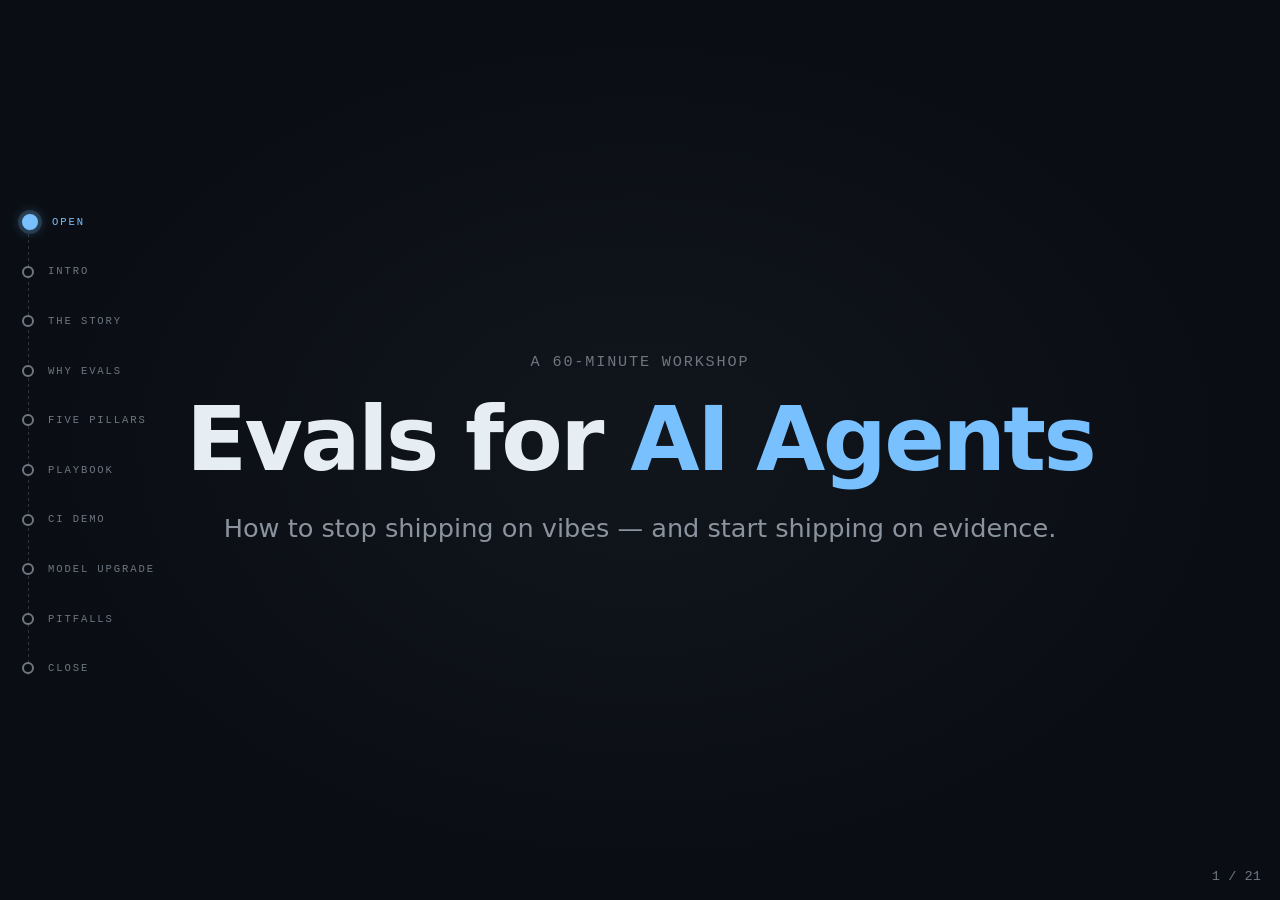
==== slides/index.html @ 46207032 "first commit" ====
<!DOCTYPE html>
<html lang="en">
<head>
<meta charset="UTF-8" />
<meta name="viewport" content="width=device-width, initial-scale=1" />
<title>Evals for AI Agents — Workshop</title>
<link rel="stylesheet" href="styles.css" />
</head>
<body>

<aside class="reel" id="reel" aria-label="Talk progress">
  <div class="reel-track">
    <div class="reel-rail"></div>
    <div class="reel-fill" id="reel-fill"></div>
    <ol class="reel-stops" id="reel-stops"></ol>
  </div>
</aside>
<div class="counter" id="counter">1 / 1</div>

<div class="deck">

<!-- ============================================================
     SLIDE 1 — TITLE
     ============================================================ -->
<section class="slide title-slide active" data-section="Title">
  <div class="slide-inner" style="text-align: center;">
    <p class="eyebrow">A 60-minute workshop</p>
    <h1 class="title-main">Evals for <span class="accent">AI Agents</span></h1>
    <p class="subtitle">How to stop shipping on vibes — and start shipping on evidence.</p>
  </div>
  <div class="speaker-note">
    <h4>Speaker note</h4>
    <p>Open with energy. Smile. Take a breath. Don't start the talk yet — let the title sit for 3 seconds while the room settles.</p>
    <p>Press <strong>?</strong> at any time to see the keyboard shortcuts.</p>
  </div>
</section>

<!-- ============================================================
     SLIDE 2 — INTRO (who's giving this talk)
     ============================================================ -->
<section class="slide title-slide" data-section="Intro">
  <div class="slide-inner intro-block">
    <img src="photo.jpg" alt="Sanchit Tanwar" class="intro-avatar" />
    <p class="eyebrow intro-eyebrow">Hi, I'm</p>
    <h1 class="title-main intro-name">Sanchit Tanwar</h1>
    <p class="intro-role">Senior Software Engineer @ <span class="accent">Atlassian</span></p>
    <p class="intro-role">GenAI Instructor @ <span class="accent">AirTribe</span></p>
    <p class="intro-prev">previously <span class="muted">Amazon · American Express</span></p>
  </div>
  <div class="speaker-note">
    <h4>What to say (~30–45s)</h4>
    <p>Quick personal intro. Mention what you build at Atlassian — connect it to the topic ("I work on AI / coding agent stuff"). Optional: a short personal hook (why you care about evals).</p>
    <p>Keep it tight. The audience didn't come to hear your resume; they came for the content. Set up your credibility in one breath, then move on.</p>
  </div>
</section>

<!-- ============================================================
     SLIDE — THE STORY
     ============================================================ -->
<section class="slide" data-section="§1 · Cold open" data-reel-stop="The story">
  <div class="slide-inner">
    <p class="eyebrow">A few months ago</p>
    <h2>I was building a job search agent.</h2>
    <p class="muted" style="margin-top: 1.5rem; font-size: 1.4rem; line-height: 1.6; max-width: 900px;">
      It scraped users' LinkedIn feeds every morning.<br/>
      An LLM extracted whether each post matched their job preferences.<br/>
      If matched — send a Telegram notification. Simple, useful, loved by early users.
    </p>
    <p style="margin-top: 2rem; font-size: 1.6rem;"><span class="bad">Then I changed the extraction logic.</span></p>
  </div>
  <div class="speaker-note">
    <h4>Delivery</h4>
    <p>Slow this slide down. Pause after each line. The tension is the point.</p>
  </div>
</section>

<!-- ============================================================
     SLIDE — THE DELETED ASSERTION (CODE)
     ============================================================ -->
<section class="slide" data-section="§1 · The regression">
  <div class="slide-inner">
    <h2>The regression.</h2>
    <div class="cols-2">
      <div class="col">
        <h3>Before</h3>
<pre class="code"><span class="com">// LLM extracts from each post:</span>
{
  <span class="str">"isMatched"</span>: <span class="kw">false</span>,
  <span class="str">"company"</span>:   <span class="kw">"Atlassian"</span>,
  <span class="str">"role"</span>:      <span class="kw">"Staff Eng"</span>
}
<span class="com">// → no notification ✓</span></pre>
      </div>
      <div class="col">
        <h3>After my change</h3>
<pre class="code"><span class="com">// Tweaked what I asked the LLM.</span>
<span class="com">// Unintended side-effect:</span>
{
  <span class="str">"isMatched"</span>: <span class="del">true</span>,  <span class="com">// ← wrong</span>
  <span class="str">"company"</span>:   <span class="str">"Atlassian"</span>,
  <span class="str">"role"</span>:      <span class="str">"Staff Eng"</span>
}
<span class="com">// → spam notification ✗</span></pre>
      </div>
    </div>
    <p style="margin-top: 1.5rem; font-size: 1.3rem; color: var(--text-muted);">
      <span class="bad">A user reported 40+ irrelevant notifications.</span>
      &nbsp; <span class="muted">I had no eval dataset. I found out from a user.</span>
    </p>
  </div>
  <div class="speaker-note">
    <h4>The line to land</h4>
    <p>"I changed the prompt slightly — just how I asked for the data. One field's semantics shifted. isMatched started firing for anything that looked like job-adjacent content. I had no test suite. A user found the bug."</p>
  </div>
</section>

<!-- ============================================================
     SLIDE — THESIS
     ============================================================ -->
<section class="slide thesis" data-section="§1 · Thesis">
  <div class="slide-inner">
    <p class="quote">
      Evals are how you find out your agent is broken<br/>
      <em>before your users do.</em>
    </p>
    <p class="muted" style="margin-top: 2rem; text-align: center; font-size: 1.2rem;">I now run <code style="font-family: var(--font-mono); color: var(--accent);">npm run eval</code> before every merge that touches the LLM or the system prompt.</p>
  </div>
</section>

<!-- ============================================================
     SLIDE — WHY EVALS (overview)
     ============================================================ -->
<section class="slide" data-section="§2 · Why evals matter" data-reel-stop="Why evals">
  <div class="slide-inner">
    <p class="eyebrow">Why evals matter</p>
    <h2>Three reasons standard testing breaks for AI.</h2>
    <div class="reasons-stack">
      <div class="reason">
        <div class="reason-num">01</div>
        <div class="reason-body">
          <h4>LLMs are non-deterministic.</h4>
          <p>Same input → different output. Your <code>assertEqual</code> is dead.</p>
        </div>
      </div>
      <div class="reason">
        <div class="reason-num">02</div>
        <div class="reason-body">
          <h4>Failure is high-dimensional.</h4>
          <p>"Wrong" can mean hallucinated, off-tone, leaks PII, ignores tools, loops forever, or just subtly worse than yesterday.</p>
        </div>
      </div>
      <div class="reason">
        <div class="reason-num">03</div>
        <div class="reason-body">
          <h4>Vibes don't scale.</h4>
          <p>You can eyeball 20 traces. You cannot eyeball 20,000. If you can't eyeball them, you don't know what your system does.</p>
        </div>
      </div>
    </div>
  </div>
</section>

<!-- ============================================================
     SLIDE — AN EVAL IS THREE THINGS
     ============================================================ -->
<section class="slide" data-section="§3 · What is an eval">
  <div class="slide-inner">
    <p class="eyebrow">What an eval actually is</p>
    <h2>An eval is three things.</h2>
<pre class="code">1. A <span class="kw">dataset</span>   — inputs that look like real user traffic
2. A <span class="kw">grader</span>    — a function: (input, output) → score
3. A <span class="kw">runner</span>    — runs the system on the dataset, applies the grader, reports</pre>
    <p class="muted" style="margin-top: 1.5rem; font-size: 1.3rem;">Everything else is variations on these three.</p>
  </div>
</section>

<!-- ============================================================
     SLIDE — FIVE PILLARS OVERVIEW
     ============================================================ -->
<section class="slide" data-section="§4 · The five pillars" data-reel-stop="Five pillars">
  <div class="slide-inner">
    <p class="eyebrow">The five pillars</p>
    <h2>What you actually grade.</h2>
    <div class="pillar-grid">
      <div class="pillar">
        <div class="num">01</div>
        <div class="name">Task success</div>
        <div class="desc">Did the user get what they asked for?</div>
      </div>
      <div class="pillar">
        <div class="num">02</div>
        <div class="name">Trajectory</div>
        <div class="desc">Sensible path, or a wandering mess?</div>
      </div>
      <div class="pillar">
        <div class="num">03</div>
        <div class="name">Tool use</div>
        <div class="desc">Right tool, right args, right order?</div>
      </div>
      <div class="pillar">
        <div class="num">04</div>
        <div class="name">Safety</div>
        <div class="desc">No PII leaks, destructive cmds, jailbreaks?</div>
      </div>
      <div class="pillar">
        <div class="num">05</div>
        <div class="name">Cost &amp; latency</div>
        <div class="desc">Usable in production at scale?</div>
      </div>
    </div>
  </div>
</section>

<!-- ============================================================
     SLIDE — FIVE GRADERS AS CODE
     ============================================================ -->
<section class="slide" data-section="§4 · Five graders as code">
  <div class="slide-inner">
    <span class="demo-callout">Code</span>
    <h2>Every pillar fits in ~3 lines of code.</h2>
<pre class="code"><span class="com"># 1. Task success — all three fields correct</span>
<span class="kw">def</span> <span class="fn">grade_extraction</span>(case, result) -&gt; <span class="kw">bool</span>:
    <span class="kw">return</span> result[<span class="str">"isMatched"</span>] == case.expected <span class="kw">and</span> result[<span class="str">"company"</span>] == case.company <span class="kw">and</span> result[<span class="str">"role"</span>] == case.role

<span class="com"># 2. Trajectory — pre-filter ran before LLM calls</span>
<span class="kw">def</span> <span class="fn">grade_trajectory</span>(trace) -&gt; <span class="kw">bool</span>:
    <span class="kw">return</span> trace.llm_calls &lt;= <span class="num">25</span>  <span class="com"># filter should cut ~120 posts to &lt;25</span>

<span class="com"># 3. Tool use — no notification sent when isMatched is false</span>
<span class="kw">def</span> <span class="fn">grade_no_spam</span>(trace) -&gt; <span class="kw">bool</span>:
    <span class="kw">return</span> <span class="fn">all</span>(c.args[<span class="str">"isMatched"</span>] <span class="kw">for</span> c <span class="kw">in</span> trace.tool_calls <span class="kw">if</span> c.tool == <span class="str">"send_telegram"</span>)

<span class="com"># 4. Safety — notification goes to the right user</span>
<span class="kw">def</span> <span class="fn">grade_user_isolation</span>(trace) -&gt; <span class="kw">bool</span>:
    <span class="kw">return</span> <span class="fn">all</span>(c.args[<span class="str">"user_id"</span>] == trace.user_id <span class="kw">for</span> c <span class="kw">in</span> trace.tool_calls <span class="kw">if</span> c.tool == <span class="str">"send_telegram"</span>)

<span class="com"># 5. Cost — shouldn't cost more than $0.02 per user run</span>
<span class="kw">def</span> <span class="fn">grade_cost</span>(trace) -&gt; <span class="kw">bool</span>:
    <span class="kw">return</span> trace.total_cost_usd &lt; <span class="num">0.02</span></pre>
    <p class="muted" style="margin-top: 1rem; font-size: 1.1rem; text-align: center;">
      Every grader returns a <strong>boolean</strong>. Binary scoring is non-negotiable.
    </p>
  </div>
</section>

<!-- ============================================================
     SLIDE — WHAT'S IN A TRACE
     ============================================================ -->
<section class="slide" data-section="§5 · Tracing">
  <div class="slide-inner">
    <p class="eyebrow">Tracing &amp; debugging</p>
    <h2>What a useful trace looks like.</h2>
    <div class="trace-tree">
<div class="span-row"><span class="root span-name">▼ agent_run(user="alice", date="2025-05-05")</span><span class="span-time">4.2s</span></div>
<div class="span-row"><span class="span-name">  ├── fetch_linkedin_feed(user_id="alice")</span><span class="span-time">820ms</span></div>
<div class="span-row"><span class="span-name">  ├── filter_posts(min_engagement=10) <span class="muted">120 → 18 posts</span></span><span class="span-time">12ms</span></div>
<div class="span-row"><span class="span-name">  ├── llm_extract(post_id="li-4821") <span class="muted">→ {isMatched: true, company: "Stripe", role: "SWE"}</span></span><span class="span-time">880ms</span></div>
<div class="span-row"><span class="span-name">  ├── llm_extract(post_id="li-4832") <span class="muted">→ {isMatched: false, company: null, role: null}</span></span><span class="span-time">720ms</span></div>
<div class="span-row"><span class="span-name">  ├── ... × 16 more</span><span class="span-time">...</span></div>
<div class="span-row"><span class="span-name">  └── send_telegram(user="alice", matches=3)</span><span class="pass">OK · 240ms</span></div>
    </div>
    <p class="muted" style="margin-top: 1rem; font-size: 1.1rem;">Parent-child spans · timing · LLM outputs · filter ratio · the full picture visible at a glance.</p>
  </div>
</section>

<!-- ============================================================
     SLIDE — INSTRUMENTATION CODE
     ============================================================ -->
<section class="slide" data-section="§5 · Instrumentation">
  <div class="slide-inner">
    <span class="demo-callout">Code</span>
    <h2>What instrumentation looks like.</h2>
<pre class="code"><span class="kw">from</span> opentelemetry <span class="kw">import</span> trace
tracer = trace.get_tracer(<span class="str">"job-search-agent"</span>)

<span class="fn">@tracer.start_as_current_span</span>(<span class="str">"agent.run"</span>)
<span class="kw">def</span> <span class="fn">run_agent</span>(user_id: <span class="kw">str</span>) -&gt; AgentResult:
    span = trace.get_current_span()
    span.set_attribute(<span class="str">"agent.user_id"</span>, user_id)

    posts = fetch_linkedin_feed(user_id)
    <span class="kw">with</span> tracer.start_as_current_span(<span class="str">"llm.extract"</span>) <span class="kw">as</span> s:
        result = extract_job_info(post)
        s.set_attribute(<span class="str">"llm.is_matched"</span>, result[<span class="str">"isMatched"</span>])
        s.set_attribute(<span class="str">"llm.company"</span>,    result[<span class="str">"company"</span>])
        s.set_attribute(<span class="str">"llm.role"</span>,       result[<span class="str">"role"</span>])</pre>
    <p class="muted" style="margin-top: 1rem; text-align: center; font-size: 1.15rem;">
      If your agent doesn't have spans like this today, that's the first thing you do Monday.
    </p>
  </div>
</section>

<!-- ============================================================
     SLIDE — FIVE-STEP PLAYBOOK
     ============================================================ -->
<section class="slide" data-section="§6 · The playbook" data-reel-stop="Playbook">
  <div class="slide-inner">
    <p class="eyebrow">Build the eval suite</p>
    <h2>The five-step playbook.</h2>
<pre class="code">1. Look at your data first
2. Build the dataset from real failures
3. Pick the right grader for each criterion
4. Wire it into CI
5. Close the loop with production</pre>
  </div>
</section>

<!-- ============================================================
     SLIDE — STEP 2
     ============================================================ -->
<!-- ============================================================
     SLIDE — STEP 1: LOOK AT YOUR DATA
     ============================================================ -->
<section class="slide" data-section="§6 · Step 1 · Look at data">
  <div class="slide-inner">
    <p class="eyebrow">Step 01</p>
    <h2>Read 50–100 real traces. No shortcuts.</h2>
    <ul class="bullets" style="margin-top: 1.5rem;">
      <li>This is <strong>error analysis.</strong> You're cataloguing failure modes you didn't predict.</li>
      <li><em>Hamel Husain's rule:</em> "Write evals for errors you discover, not errors you imagine."</li>
      <li>For the job search agent: read 100 real runs. You'll find <em>isMatched</em> fires on company announcements, conference posts, opinion pieces — things that mention roles without offering them.</li>
      <li><span class="bad">Counter-take to "eval-driven development":</span> you wouldn't have predicted those cases without looking at real data.</li>
    </ul>
  </div>
</section>

<section class="slide" data-section="§6 · Step 2 · Build dataset">
  <div class="slide-inner">
    <p class="eyebrow">Step 02</p>
    <h2>Build the dataset.</h2>
    <ul class="bullets" style="margin-top: 1.5rem;">
      <li>Source: prod traffic, user complaints, the failures from Step 1.</li>
      <li><strong>Stratify by failure type.</strong> For the job search agent: clear job posts, borderline posts, opinion pieces, company news, conference announcements.</li>
      <li>Aim for <strong>~50 examples to start</strong>. I run each 3 times (pass^3) — that's 150 LLM calls per eval run. Manageable.</li>
      <li>Label each example: <code>expected_matched</code>, <code>expected_company</code>, <code>expected_role</code>.</li>
    </ul>
    <p style="margin-top: 1.5rem; font-size: 1.2rem; color: var(--accent);">
      Every notification your users <strong>complained about or ignored</strong> is a future eval case.
    </p>
  </div>
</section>

<!-- ============================================================
     SLIDE — STEP 3 · GRADER TABLE
     ============================================================ -->
<section class="slide" data-section="§6 · Step 3 · Pick grader">
  <div class="slide-inner">
    <p class="eyebrow">Step 03</p>
    <h2>Pick the right grader.</h2>
    <table>
      <thead>
        <tr><th>Grader</th><th>When to use</th><th>Cost</th><th>Reliability</th></tr>
      </thead>
      <tbody>
        <tr><td><strong>Code / assertion</strong></td><td>Structured outputs, tool args, JSON schemas</td><td>Free</td><td class="good">Highest</td></tr>
        <tr><td><strong>LLM-as-judge</strong></td><td>Subjective quality, tone, helpfulness</td><td>$$</td><td class="warn">Medium · needs calibration</td></tr>
        <tr><td><strong>Human review</strong></td><td>Anything novel, ground truth, calibration</td><td>$$$</td><td class="good">Highest · doesn't scale</td></tr>
      </tbody>
    </table>
    <p style="margin-top: 2rem; text-align: center; font-size: 1.4rem;">
      <em>Use code when you can, models when you must, humans to calibrate.</em>
    </p>
  </div>
</section>

<!-- ============================================================
     SLIDE — DEMO: PYTEST OUTPUT
     ============================================================ -->
<section class="slide" data-section="§6 · npm run eval demo" data-reel-stop="CI demo">
  <div class="slide-inner">
    <span class="demo-callout">Demo</span>
    <h2>What "evals as CI" actually feels like.</h2>
<pre class="code terminal" style="border-left-color: var(--good);">npm run eval

Running 50 cases × 3 runs each...

  isMatched accuracy    <span class="good">48/50  (96%)</span>   ✓
  company extraction    <span class="bad">41/50  (82%)</span>   ✗  ← was 91% on main
  role extraction       <span class="good">45/50  (90%)</span>   ✓
  no-spam (safety)      <span class="good">50/50 (100%)</span>   ✓
  cost per run          <span class="bad">$0.023</span>         ✗  ← budget $0.015

SCORE DELTA vs main:
  company_extraction  <span class="bad">-9pp</span>
  cost_per_run        <span class="bad">+53%</span>

<span class="bad">2 regressions detected. Merge blocked.</span></pre>
    <p class="muted" style="margin-top: 1rem; font-size: 1.15rem;">
      The diff isn't "tests passed." It's a <strong>vector</strong> — five pillars, each with a delta.
    </p>
  </div>
</section>

<!-- ============================================================
     SLIDE — THE KILLER COMPARISON TABLE
     ============================================================ -->
<section class="slide" data-section="§7 · The killer demo" data-reel-stop="Model upgrade">
  <div class="slide-inner">
    <span class="demo-callout">Demo</span>
    <h2>A model upgrade on the job search agent.</h2>
    <table>
      <thead>
        <tr>
          <th>Metric</th>
          <th>Haiku 4.5<br/><span class="muted" style="font-size: 0.85em;">prompt v1</span></th>
          <th>Sonnet 4.6<br/><span class="muted" style="font-size: 0.85em;">prompt v1</span></th>
          <th>Sonnet 4.6<br/><span class="muted" style="font-size: 0.85em;">prompt v2</span></th>
        </tr>
      </thead>
      <tbody>
        <tr><td>isMatched accuracy (pass^3)</td><td class="num">0.84</td><td class="num">0.91</td><td class="num"><strong>0.93</strong></td></tr>
        <tr><td>Company extraction</td><td class="num">0.78</td><td class="num">0.88</td><td class="num"><strong>0.91</strong></td></tr>
        <tr><td>Role extraction</td><td class="num">0.76</td><td class="num">0.85</td><td class="num"><strong>0.90</strong></td></tr>
        <tr><td>No-spam (safety)</td><td class="num">100%</td><td class="num">100%</td><td class="num">100%</td></tr>
        <tr><td>Cost per user/day</td><td class="num">$0.008</td><td class="num"><span class="warn">$0.031 ⚠</span></td><td class="num"><strong>$0.019</strong></td></tr>
        <tr class="winner"><td><strong>Decision</strong></td><td class="muted">baseline</td><td class="num"><span class="bad">don't ship</span></td><td><strong>SHIP</strong></td></tr>
      </tbody>
    </table>
    <p class="muted" style="margin-top: 1.2rem; font-size: 1.05rem;">
      Without evals, you'd ship column 2 and notice the bill quadrupled — six weeks later.
    </p>
  </div>
</section>

<!-- ============================================================
     SLIDE — HOT TAKES (1/2)
     ============================================================ -->
<section class="slide" data-section="§8 · Pitfalls 1–4" data-reel-stop="Pitfalls">
  <div class="slide-inner">
    <p class="eyebrow">Pitfalls</p>
    <h2>Four things I wish I'd known.</h2>
    <div class="hot-takes">
      <div class="hot-take">
        <div class="num">01</div>
        <div class="text"><strong>Eval-driven development is mostly wrong.</strong> Look at data first; write evals for failures you've actually seen.</div>
      </div>
      <div class="hot-take">
        <div class="num">02</div>
        <div class="text"><strong>Don't outsource your annotations.</strong> Domain expertise is the bottleneck.</div>
      </div>
      <div class="hot-take">
        <div class="num">03</div>
        <div class="text"><strong>Likert scales lie.</strong> A 1–5 score from a judge is two bits of signal cosplaying as five. Use binary + a reason.</div>
      </div>
      <div class="hot-take">
        <div class="num">04</div>
        <div class="text"><strong>More metrics ≠ better evals.</strong> 5 well-chosen metrics beat 30 noisy ones.</div>
      </div>
    </div>
  </div>
</section>

<!-- ============================================================
     SLIDE — MONDAY-MORNING CHECKLIST
     ============================================================ -->
<section class="slide" data-section="§9 · Monday morning">
  <div class="slide-inner">
    <p class="eyebrow">The checklist</p>
    <h2>Monday morning. Photograph this slide.</h2>
    <div class="checklist">
      <div class="item">Add OTel-style tracing if you don't have it.</div>
      <div class="item">Pull 50 real traces from your agent. Read all of them.</div>
      <div class="item">Group failures into 3–5 buckets. That's your eval taxonomy.</div>
      <div class="item">Build a 100-example dataset weighted by those buckets.</div>
      <div class="item">Pick ONE grader per bucket (code &gt; LLM-judge &gt; human).</div>
      <div class="item">Run each task k=5 times. Report pass^5, not pass@1.</div>
      <div class="item">Wire the suite into CI. Block merges on regression.</div>
      <div class="item">Calibrate any LLM-judge against 50 human-labeled examples.</div>
      <div class="item">Sample 1% of prod, run the same judges, watch for drift.</div>
      <div class="item">Lock in a versioned baseline so you can A/B the next model upgrade.</div>
    </div>
  </div>
  <div class="speaker-note">
    <h4>Pace</h4>
    <p>Slow down here. Let them photograph it. Read the first three out loud while they shoot it.</p>
  </div>
</section>

<!-- ============================================================
     SLIDE — CLOSING (callback to opening)
     ============================================================ -->
<section class="slide thesis" data-section="§9 · Close">
  <div class="slide-inner">
    <p class="quote" style="font-size: clamp(1.6rem, 3.5vw, 2.8rem);">
      We started with a job search agent that sent spam<br/>
      <em>because I changed the prompt and didn't have evals.</em>
    </p>
    <p style="margin-top: 2rem; text-align: center; font-size: 1.4rem; max-width: 1000px; margin-left: auto; margin-right: auto;">
      A user got 40+ irrelevant notifications. Immaculate vibes on my end. <span class="bad">Broken product for them.</span><br/><br/>
      Everything we did today exists for one reason: <span class="accent">so that <code style="font-family: var(--font-mono);">npm run eval</code> catches it before a user does.</span>
    </p>
    <p class="muted" style="margin-top: 2rem; text-align: center; font-size: 1.3rem;">
      Vibes don't scale past 20 examples. Evals do.<br/>
      <strong style="color: var(--text);">Go build the eval loop. That's the muscle. That's the moat.</strong>
    </p>
  </div>
</section>

<!-- ============================================================
     SLIDE — THANK YOU
     ============================================================ -->
<section class="slide title-slide" data-section="Thank you">
  <div class="slide-inner">
    <div class="thanks-grid">
      <div class="thanks-text">
        <p class="eyebrow">Thank you</p>
        <h1 class="title-main" style="font-size: clamp(2.5rem, 5vw, 4.2rem);">Questions?</h1>
        <div class="thanks-identity">
          <img src="photo.jpg" alt="Sanchit Tanwar" class="thanks-avatar" />
          <div class="thanks-meta">
            <p class="thanks-name">Sanchit Tanwar</p>
            <p class="thanks-role">Senior Software Engineer @ <span class="accent">Atlassian</span></p>
            <p class="thanks-role">GenAI Instructor @ <span class="accent">AirTribe</span></p>
            <p class="thanks-prev">previously <span class="muted">Amazon · American Express</span></p>
          </div>
        </div>
      </div>
      <div class="thanks-qr">
        <img src="linkedin-qr.png" alt="Connect on LinkedIn" />
        <p class="thanks-qr-label">connect on LinkedIn</p>
      </div>
    </div>
  </div>
</section>

</div>

<!-- ============================================================
     CHROME — overlays
     ============================================================ -->

<div class="help-overlay" id="help-overlay">
  <div class="help-card">
    <h3>Keyboard shortcuts</h3>
    <div class="row"><span class="key">→</span> <span class="key">Space</span> <span class="desc">— next slide</span></div>
    <div class="row"><span class="key">←</span> <span class="desc">— previous slide</span></div>
    <div class="row"><span class="key">Home</span> <span class="key">End</span> <span class="desc">— first / last slide</span></div>
    <div class="row"><span class="key">P</span> <span class="desc">— open presenter window (notes + next-slide preview)</span></div>
    <div class="row"><span class="key">F</span> <span class="desc">— fullscreen</span></div>
    <div class="row"><span class="key">23</span><span class="key">↵</span> <span class="desc">— jump to slide 23</span></div>
    <div class="row"><span class="key">?</span> <span class="desc">— this help</span></div>
    <div class="row"><span class="key">Esc</span> <span class="desc">— close overlay</span></div>
  </div>
</div>

<script src="slides.js"></script>
</body>
</html>
---- slides/styles.css ----
/* =========================================================================
   Evals for AI Agents — workshop slide deck
   Dark, terminal-inspired theme. Self-contained, no external deps.
   ========================================================================= */

:root {
  --bg: #0a0e14;
  --bg-surface: #0d1117;
  --bg-elevated: #161b22;
  --border: #21262d;
  --border-strong: #30363d;
  --text: #e6edf3;
  --text-muted: #8b949e;
  --text-faint: #6e7681;
  --accent: #79c0ff;       /* cyan — primary highlight */
  --accent-strong: #58a6ff;
  --good: #7ee787;          /* green — pass / improvement */
  --bad: #ff7b72;           /* red — fail / regression */
  --warn: #f0883e;          /* orange — caution */
  --purple: #d2a8ff;        /* secondary highlight */

  --font-sans: -apple-system, BlinkMacSystemFont, "Segoe UI", system-ui, sans-serif;
  --font-mono: "SF Mono", "Monaco", "Cascadia Code", "Roboto Mono", Consolas, "Courier New", monospace;

  --radius: 8px;
}

* { box-sizing: border-box; margin: 0; padding: 0; }

html, body {
  height: 100%;
  background: var(--bg);
  color: var(--text);
  font-family: var(--font-sans);
  overflow: hidden;
  -webkit-font-smoothing: antialiased;
}

/* ===== Deck shell ===== */
.deck {
  position: relative;
  width: 100vw;
  height: 100vh;
  overflow: hidden;
}

/* ===== Slide ===== */
.slide {
  position: absolute;
  inset: 0;
  display: flex;
  flex-direction: column;
  align-items: center;
  justify-content: center;
  padding: 4rem 6rem;
  opacity: 0;
  transform: translateY(8px);
  pointer-events: none;
  transition: opacity 280ms ease, transform 280ms ease;
}
.slide.active {
  opacity: 1;
  transform: translateY(0);
  pointer-events: auto;
}
.slide-inner {
  width: 100%;
  max-width: 1200px;
}

/* ===== Typography ===== */
h1.title-main {
  font-size: clamp(3rem, 7vw, 6.5rem);
  font-weight: 800;
  letter-spacing: -0.03em;
  line-height: 1.02;
  color: var(--text);
}
h1.title-main .accent { color: var(--accent); }

p.subtitle {
  font-size: clamp(1.2rem, 2vw, 1.8rem);
  color: var(--text-muted);
  margin-top: 1.5rem;
  font-weight: 400;
}

h2 {
  font-size: clamp(2rem, 4.5vw, 3.6rem);
  font-weight: 700;
  letter-spacing: -0.02em;
  line-height: 1.1;
  margin-bottom: 1.5rem;
}

h3 {
  font-size: clamp(1.4rem, 2.5vw, 2rem);
  font-weight: 600;
  color: var(--accent);
  margin-bottom: 1rem;
  letter-spacing: -0.01em;
}

p, li {
  font-size: clamp(1.1rem, 1.6vw, 1.5rem);
  line-height: 1.55;
  color: var(--text);
}

p.muted { color: var(--text-muted); }
.eyebrow {
  display: inline-block;
  font-family: var(--font-mono);
  font-size: 0.95rem;
  letter-spacing: 0.12em;
  text-transform: uppercase;
  color: var(--text-faint);
  margin-bottom: 1.2rem;
}
.accent { color: var(--accent); }
.good { color: var(--good); }
.bad { color: var(--bad); }
.warn { color: var(--warn); }
.muted { color: var(--text-muted); }

ul.bullets {
  list-style: none;
  margin-top: 1rem;
}
ul.bullets li {
  position: relative;
  padding-left: 1.8rem;
  margin-bottom: 1rem;
}
ul.bullets li::before {
  content: "›";
  position: absolute;
  left: 0;
  color: var(--accent);
  font-family: var(--font-mono);
  font-weight: 700;
  font-size: 1.3em;
  top: -0.05em;
}

ol {
  padding-left: 1.5rem;
}
ol li { margin-bottom: 0.6rem; }

strong { font-weight: 700; color: var(--text); }
em { color: var(--accent); font-style: normal; }

/* ===== Code blocks ===== */
.code, pre {
  font-family: var(--font-mono);
  background: var(--bg-surface);
  border: 1px solid var(--border);
  border-left: 3px solid var(--accent);
  border-radius: var(--radius);
  padding: 1.4rem 1.6rem;
  font-size: clamp(0.85rem, 1.1vw, 1.05rem);
  line-height: 1.6;
  color: var(--text);
  white-space: pre;
  overflow-x: auto;
  margin: 1.2rem 0;
}
.code.terminal {
  border-left-color: var(--good);
}
.code.terminal::before {
  content: "$ ";
  color: var(--good);
}
.code .kw  { color: var(--purple); }    /* keywords */
.code .fn  { color: var(--accent); }    /* function names */
.code .str { color: var(--good); }       /* strings */
.code .num { color: var(--warn); }       /* numbers */
.code .com { color: var(--text-faint); font-style: italic; }
.code .del { color: var(--bad); }
.code .add { color: var(--good); }
.code .file { color: var(--purple); }

/* ===== Title slides / section dividers ===== */
.slide.title-slide,
.slide.divider {
  background: radial-gradient(ellipse at center, #11151c 0%, var(--bg) 70%);
  text-align: center;
}

.slide.divider .act-label {
  font-family: var(--font-mono);
  font-size: 1.1rem;
  letter-spacing: 0.3em;
  color: var(--accent);
  text-transform: uppercase;
  margin-bottom: 1.5rem;
}
.slide.divider h2 {
  font-size: clamp(2.5rem, 6vw, 5rem);
  background: linear-gradient(180deg, var(--text) 0%, var(--text-muted) 100%);
  -webkit-background-clip: text;
  background-clip: text;
  -webkit-text-fill-color: transparent;
}
.slide.divider .act-summary {
  margin-top: 2rem;
  font-size: clamp(1rem, 1.6vw, 1.4rem);
  color: var(--text-muted);
  max-width: 720px;
  margin-left: auto;
  margin-right: auto;
}

/* ===== Big quote / thesis slides ===== */
.slide.thesis .quote {
  font-size: clamp(2rem, 5vw, 4.2rem);
  font-weight: 700;
  letter-spacing: -0.02em;
  line-height: 1.2;
  text-align: center;
  max-width: 1100px;
  margin: 0 auto;
}
.slide.thesis .quote em {
  background: linear-gradient(180deg, var(--accent) 0%, var(--accent-strong) 100%);
  -webkit-background-clip: text;
  background-clip: text;
  -webkit-text-fill-color: transparent;
  font-style: normal;
}

/* ===== Intro slide ===== */
.intro-block {
  display: flex;
  flex-direction: column;
  align-items: center;
  text-align: center;
}
.intro-avatar {
  width: clamp(140px, 18vw, 200px);
  height: clamp(140px, 18vw, 200px);
  border-radius: 50%;
  object-fit: cover;
  border: 3px solid var(--border-strong);
  box-shadow: 0 0 0 6px rgba(121, 192, 255, 0.10);
}
.intro-eyebrow {
  margin-top: 1.8rem;
  margin-bottom: 0.4rem;
}
.intro-name {
  margin-bottom: 1.6rem;
  font-size: clamp(2.4rem, 4.8vw, 4.2rem);
}
.intro-role {
  font-size: clamp(1.15rem, 1.9vw, 1.55rem);
  color: var(--text);
  margin-bottom: 0.5rem;
}
.intro-prev {
  font-size: clamp(0.95rem, 1.4vw, 1.2rem);
  color: var(--text-faint);
  font-family: var(--font-mono);
  letter-spacing: 0.04em;
}

/* ===== Thank-you slide ===== */
.thanks-grid {
  display: grid;
  grid-template-columns: 1.4fr 1fr;
  gap: 4rem;
  align-items: center;
}
.thanks-text .eyebrow { margin-bottom: 1rem; }
.thanks-text .title-main { margin-bottom: 2.2rem; }

.thanks-identity {
  display: flex;
  flex-direction: column;
  align-items: center;
  gap: 1.1rem;
  text-align: center;
}
.thanks-avatar {
  width: 96px;
  height: 96px;
  border-radius: 50%;
  object-fit: cover;
  border: 2px solid var(--border-strong);
  box-shadow: 0 0 0 4px rgba(121, 192, 255, 0.08);
}
.thanks-meta .thanks-name { margin-bottom: 0.3rem; }
.thanks-meta .thanks-role { margin-bottom: 0.3rem; }

.thanks-name {
  font-size: clamp(1.4rem, 2.4vw, 2rem);
  font-weight: 700;
  color: var(--text);
  margin-bottom: 0.4rem;
  letter-spacing: -0.01em;
}
.thanks-role {
  font-size: clamp(1.1rem, 1.7vw, 1.4rem);
  color: var(--text-muted);
  margin-bottom: 0.4rem;
}
.thanks-prev {
  font-size: clamp(0.95rem, 1.3vw, 1.15rem);
  color: var(--text-faint);
  font-family: var(--font-mono);
  letter-spacing: 0.04em;
}
.thanks-qr {
  text-align: center;
}
.thanks-qr img {
  width: 100%;
  max-width: 320px;
  height: auto;
  background: #fff;
  padding: 0.8rem;
  border-radius: var(--radius);
  border: 1px solid var(--border-strong);
  display: block;
  margin: 0 auto 0.8rem;
}
.thanks-qr-label {
  font-family: var(--font-mono);
  font-size: 0.85rem;
  color: var(--text-muted);
  letter-spacing: 0.12em;
  text-transform: uppercase;
}

@media (max-width: 900px) {
  .thanks-grid { grid-template-columns: 1fr; gap: 2rem; }
}

/* ===== Two-column ===== */
.cols-2 {
  display: grid;
  grid-template-columns: 1fr 1fr;
  gap: 2.5rem;
}
.cols-2 .col h3 { margin-bottom: 0.8rem; }

/* ===== Pillar grid ===== */
.pillar-grid {
  display: grid;
  grid-template-columns: repeat(5, 1fr);
  gap: 1rem;
  margin-top: 2rem;
}
.pillar {
  background: var(--bg-surface);
  border: 1px solid var(--border);
  border-radius: var(--radius);
  padding: 1.2rem 1rem;
  text-align: center;
}
.pillar .num {
  font-family: var(--font-mono);
  font-size: 0.9rem;
  color: var(--accent);
  margin-bottom: 0.4rem;
  letter-spacing: 0.1em;
}
.pillar .name {
  font-weight: 700;
  font-size: 1.1rem;
  color: var(--text);
  margin-bottom: 0.3rem;
}
.pillar .desc {
  font-size: 0.85rem;
  color: var(--text-muted);
  line-height: 1.4;
}

/* ===== Tables ===== */
table {
  width: 100%;
  border-collapse: collapse;
  margin-top: 1.5rem;
  font-size: clamp(0.95rem, 1.3vw, 1.2rem);
}
th, td {
  padding: 0.9rem 1rem;
  text-align: left;
  border-bottom: 1px solid var(--border);
}
th {
  font-family: var(--font-mono);
  font-size: 0.85em;
  text-transform: uppercase;
  letter-spacing: 0.08em;
  color: var(--text-faint);
  font-weight: 500;
  border-bottom-color: var(--border-strong);
}
td.num { font-family: var(--font-mono); text-align: right; }
td.highlight { background: rgba(121, 192, 255, 0.08); }
tr.winner td { background: rgba(126, 231, 135, 0.08); border-color: rgba(126, 231, 135, 0.2); }
tr.winner td strong { color: var(--good); }

/* ===== Trace tree ===== */
.trace-tree {
  font-family: var(--font-mono);
  font-size: clamp(0.85rem, 1.1vw, 1rem);
  line-height: 1.7;
  background: var(--bg-surface);
  border: 1px solid var(--border);
  border-radius: var(--radius);
  padding: 1.5rem 2rem;
  margin: 1.5rem 0;
}
.trace-tree .span-row { display: flex; gap: 1rem; }
.trace-tree .span-name { color: var(--text); flex: 1; }
.trace-tree .span-time { color: var(--text-faint); }
.trace-tree .pass { color: var(--good); font-weight: 700; }
.trace-tree .fail { color: var(--bad); font-weight: 700; }
.trace-tree .root { color: var(--accent); font-weight: 700; }

/* ===== Hot takes ===== */
.hot-takes {
  display: grid;
  grid-template-columns: repeat(2, 1fr);
  gap: 1rem;
  margin-top: 1rem;
}
.hot-take {
  background: var(--bg-surface);
  border: 1px solid var(--border);
  border-left: 3px solid var(--warn);
  border-radius: var(--radius);
  padding: 1rem 1.2rem;
}
.hot-take .num {
  font-family: var(--font-mono);
  font-size: 0.85rem;
  color: var(--warn);
  margin-bottom: 0.3rem;
}
.hot-take .text { font-size: clamp(0.95rem, 1.2vw, 1.1rem); line-height: 1.4; color: var(--text); }

/* ===== Maturity stages ===== */
.stages {
  display: flex;
  flex-direction: column;
  gap: 0.6rem;
  margin-top: 1.5rem;
}
.stage {
  display: flex;
  align-items: center;
  background: var(--bg-surface);
  border: 1px solid var(--border);
  border-radius: var(--radius);
  padding: 0.9rem 1.2rem;
  font-size: clamp(0.95rem, 1.3vw, 1.15rem);
}
.stage .stage-num {
  font-family: var(--font-mono);
  color: var(--accent);
  font-weight: 700;
  margin-right: 1rem;
  min-width: 5rem;
}
.stage .stage-text { color: var(--text); }
.stage .stage-text .muted { color: var(--text-muted); margin-left: 0.5rem; }

/* ===== Checklist ===== */
.checklist {
  font-family: var(--font-mono);
  font-size: clamp(0.95rem, 1.4vw, 1.2rem);
  line-height: 1.85;
  background: var(--bg-surface);
  border: 1px solid var(--border);
  border-radius: var(--radius);
  padding: 1.5rem 2rem;
}
.checklist .item::before {
  content: "[ ] ";
  color: var(--text-faint);
}

/* ===== Demo callout banner ===== */
.demo-callout {
  display: inline-block;
  background: rgba(240, 136, 62, 0.12);
  border: 1px solid var(--warn);
  color: var(--warn);
  font-family: var(--font-mono);
  font-size: 0.95rem;
  letter-spacing: 0.08em;
  padding: 0.4rem 0.9rem;
  border-radius: 999px;
  margin-bottom: 1.5rem;
  text-transform: uppercase;
}
.audience-callout {
  display: inline-block;
  background: rgba(210, 168, 255, 0.12);
  border: 1px solid var(--purple);
  color: var(--purple);
  font-family: var(--font-mono);
  font-size: 0.95rem;
  letter-spacing: 0.08em;
  padding: 0.4rem 0.9rem;
  border-radius: 999px;
  margin-bottom: 1.5rem;
  text-transform: uppercase;
}

/* ===== Reasons (numbered big) ===== */
.reasons-stack { display: flex; flex-direction: column; gap: 1.5rem; margin-top: 1.5rem; }
.reason {
  display: flex;
  gap: 1.5rem;
  align-items: flex-start;
}
.reason .reason-num {
  font-family: var(--font-mono);
  font-size: clamp(2rem, 4vw, 3.5rem);
  font-weight: 800;
  color: var(--accent);
  line-height: 1;
  min-width: 2.5em;
}
.reason .reason-body h4 {
  font-size: clamp(1.3rem, 2vw, 1.8rem);
  margin-bottom: 0.4rem;
  color: var(--text);
}
.reason .reason-body p {
  color: var(--text-muted);
  font-size: clamp(1rem, 1.3vw, 1.2rem);
}

/* ===== Quote dialog (audience prompts) ===== */
.dialog {
  background: var(--bg-surface);
  border-left: 3px solid var(--purple);
  border-radius: var(--radius);
  padding: 1.5rem 2rem;
  margin-top: 1.5rem;
  font-style: italic;
  font-size: clamp(1.1rem, 1.6vw, 1.5rem);
  color: var(--text);
}

/* ===== Chrome — Focus Reel + counter + help ===== */

/* The Focus Reel — vertical progress rail on the left edge.
   Passed stops: white circle + label. Current: cyan glow. Upcoming: grey.
   Labels always visible. Stops are clickable. */

.reel {
  position: fixed;
  left: 1.4rem;
  top: 50%;
  transform: translateY(-50%);
  z-index: 90;
  user-select: none;
  font-family: var(--font-mono);
}
.reel-track {
  position: relative;
  padding: 8px 0;
}
.reel-rail,
.reel-fill {
  position: absolute;
  left: 6px;
  top: 28px;             /* 8px padding + 20px = center of first 40px stop */
  width: 1px;
  pointer-events: none;
}
.reel-rail {
  bottom: 28px;
  background-image: linear-gradient(
    to bottom,
    var(--border-strong) 0%,
    var(--border-strong) 50%,
    transparent 50%
  );
  background-size: 1px 6px;
}
.reel-fill {
  height: 0;
  background: var(--text);
  transition: height 480ms cubic-bezier(0.22, 0.61, 0.36, 1);
  box-shadow: 0 0 8px rgba(230, 237, 243, 0.18);
}
.reel-stops {
  list-style: none;
  margin: 0;
  padding: 0;
  display: flex;
  flex-direction: column;
  position: relative;
  z-index: 1;
}
.reel-stops li { display: block; height: 40px; }

.reel-stop {
  appearance: none;
  background: transparent;
  border: 0;
  margin: 0;
  padding: 0;
  cursor: pointer;
  display: flex;
  align-items: center;
  gap: 0.85rem;
  width: 100%;
  height: 100%;
  font: inherit;
  font-size: 0.66rem;
  letter-spacing: 0.18em;
  text-transform: uppercase;
  color: var(--text-faint);   /* upcoming: grey */
  text-align: left;
  transition: color 280ms ease;
}
.reel-tick {
  width: 12px;
  height: 12px;
  border-radius: 50%;
  background: var(--bg);
  border: 2px solid var(--text-faint);
  flex-shrink: 0;
  box-sizing: border-box;
  transition:
    background-color 280ms ease,
    border-color 280ms ease,
    width 280ms cubic-bezier(0.22, 0.61, 0.36, 1),
    height 280ms cubic-bezier(0.22, 0.61, 0.36, 1),
    box-shadow 280ms ease;
}
.reel-label { white-space: nowrap; }

/* Passed: filled white circle */
.reel-stop.passed { color: var(--text); }
.reel-stop.passed .reel-tick {
  background: var(--text);
  border-color: var(--text);
}

/* Current: cyan circle, larger, glowing */
.reel-stop.current { color: var(--accent); }
.reel-stop.current .reel-tick {
  background: var(--accent);
  border-color: var(--accent);
  width: 16px;
  height: 16px;
  box-shadow:
    0 0 0 4px rgba(121, 192, 255, 0.18),
    0 0 14px rgba(121, 192, 255, 0.45);
}

/* Hover/focus */
.reel-stop:hover .reel-tick { border-color: var(--accent); }
.reel-stop:focus-visible { outline: none; }
.reel-stop:focus-visible .reel-tick {
  box-shadow: 0 0 0 3px rgba(121, 192, 255, 0.25);
}

/* Hide inside passive iframes (presenter previews) */
body.passive .reel { display: none; }

@media print { .reel { display: none !important; } }

@media (max-width: 640px) {
  .reel { left: 0.4rem; }
  .reel-stop { font-size: 0.6rem; letter-spacing: 0.15em; }
}

.counter {
  position: fixed;
  bottom: 1rem; right: 1.2rem;
  font-family: var(--font-mono);
  font-size: 0.85rem;
  color: var(--text-faint);
  z-index: 100;
}

/* Speaker notes live inline in each slide for clean authoring, but must
   never render in the slide itself — only in the notes overlay (toggle N). */
.slide .speaker-note { display: none; }

/* ===== Notes overlay (toggle with N) ===== */
.notes-overlay {
  position: fixed;
  inset: 0;
  background: rgba(10, 14, 20, 0.95);
  backdrop-filter: blur(8px);
  display: none;
  align-items: center;
  justify-content: center;
  z-index: 200;
  padding: 4rem;
}
.notes-overlay.visible { display: flex; }
.notes-overlay .notes-card {
  background: var(--bg-elevated);
  border: 1px solid var(--border-strong);
  border-radius: var(--radius);
  padding: 2.5rem 3rem;
  max-width: 900px;
  width: 100%;
  max-height: 85vh;
  overflow-y: auto;
}
.notes-overlay .notes-card h4 {
  color: var(--accent);
  font-size: 1rem;
  margin-bottom: 0.6rem;
  font-family: var(--font-mono);
  letter-spacing: 0.08em;
  text-transform: uppercase;
}
.notes-overlay .notes-card p,
.notes-overlay .notes-card li {
  font-size: 1.1rem;
  line-height: 1.6;
  color: var(--text);
  margin-bottom: 0.8rem;
}
.notes-overlay .notes-card ul { padding-left: 1.5rem; }

/* ===== Help overlay (toggle with ?) ===== */
.help-overlay {
  position: fixed;
  inset: 0;
  background: rgba(10, 14, 20, 0.95);
  backdrop-filter: blur(8px);
  display: none;
  align-items: center;
  justify-content: center;
  z-index: 200;
}
.help-overlay.visible { display: flex; }
.help-card {
  background: var(--bg-elevated);
  border: 1px solid var(--border-strong);
  border-radius: var(--radius);
  padding: 2.5rem 3rem;
  font-family: var(--font-mono);
  font-size: 0.95rem;
}
.help-card h3 { font-family: var(--font-sans); color: var(--accent); margin-bottom: 1rem; }
.help-card .key {
  display: inline-block;
  background: var(--bg-surface);
  border: 1px solid var(--border);
  padding: 0.15rem 0.5rem;
  border-radius: 4px;
  margin-right: 0.6rem;
  color: var(--accent);
}
.help-card .row { display: flex; align-items: center; padding: 0.4rem 0; }
.help-card .row .desc { color: var(--text-muted); }

/* ===== Print ===== */
@media print {
  .deck { height: auto; overflow: visible; }
  .slide { position: static; opacity: 1 !important; transform: none !important; page-break-after: always; min-height: 100vh; }
  .reel, .counter, .notes-overlay, .help-overlay { display: none !important; }
}

/* ===== Responsive trim for smaller screens ===== */
@media (max-width: 900px) {
  .slide { padding: 2rem 1.5rem; }
  .pillar-grid { grid-template-columns: 1fr 1fr; }
  .hot-takes { grid-template-columns: 1fr; }
  .cols-2 { grid-template-columns: 1fr; }
}
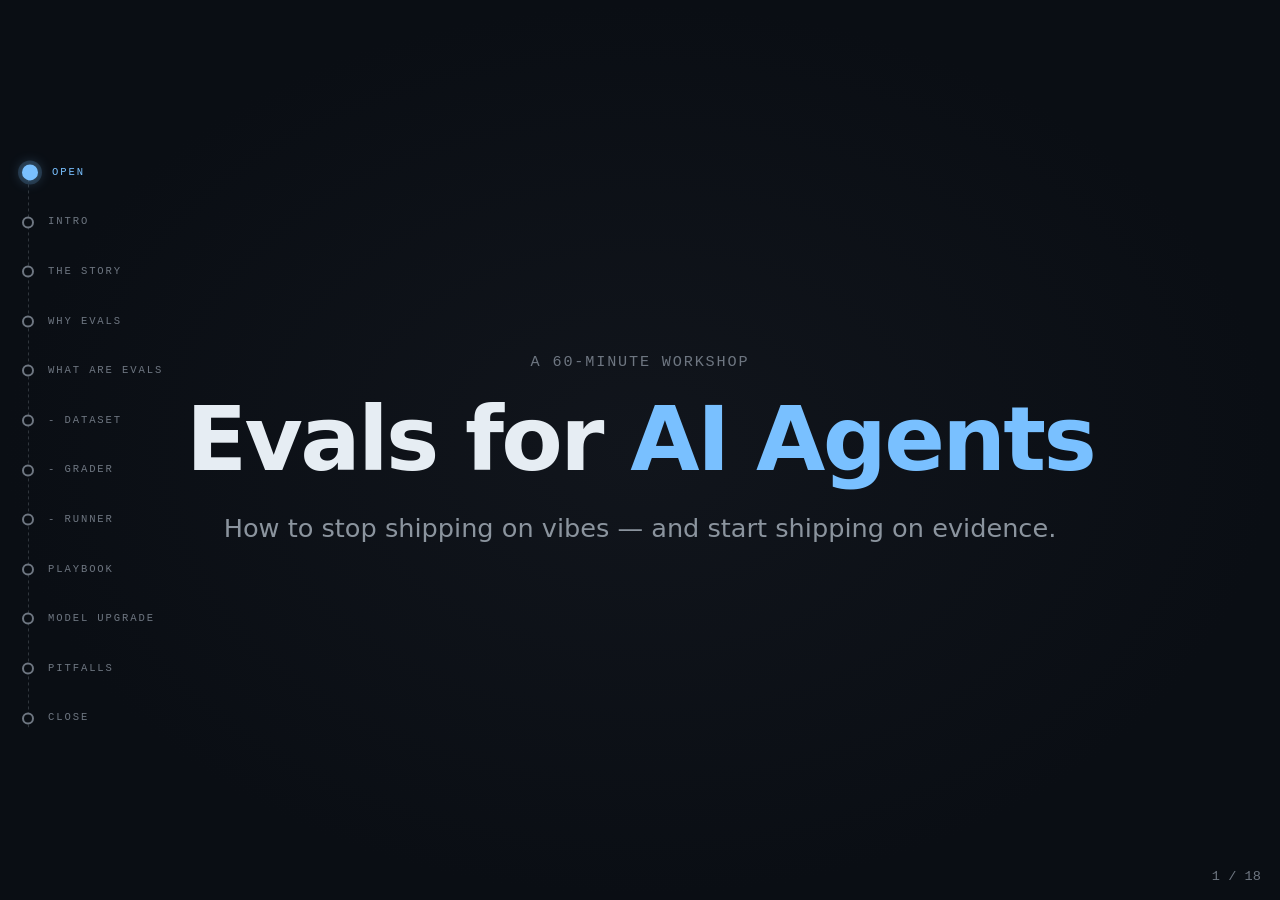
==== commit 7fecd51c: "minor tweaks" ====
--- a/slides/index.html
+++ b/slides/index.html
@@ -59,10 +59,10 @@
      ============================================================ -->
 <section class="slide" data-section="§1 · Cold open" data-reel-stop="The story">
   <div class="slide-inner">
-    <p class="eyebrow">A few months ago</p>
+    <p class="eyebrow">A few days ago</p>
     <h2>I was building a job search agent.</h2>
     <p class="muted" style="margin-top: 1.5rem; font-size: 1.4rem; line-height: 1.6; max-width: 900px;">
-      It scraped users' LinkedIn feeds every morning.<br/>
+      It scraped users' LinkedIn feeds every 30 mins.<br/>
       An LLM extracted whether each post matched their job preferences.<br/>
       If matched — send a Telegram notification. Simple, useful, loved by early users.
     </p>
@@ -123,7 +123,6 @@
       Evals are how you find out your agent is broken<br/>
       <em>before your users do.</em>
     </p>
-    <p class="muted" style="margin-top: 2rem; text-align: center; font-size: 1.2rem;">I now run <code style="font-family: var(--font-mono); color: var(--accent);">npm run eval</code> before every merge that touches the LLM or the system prompt.</p>
   </div>
 </section>
 
@@ -163,7 +162,7 @@
 <!-- ============================================================
      SLIDE — AN EVAL IS THREE THINGS
      ============================================================ -->
-<section class="slide" data-section="§3 · What is an eval">
+<section class="slide" data-section="§3 · What is an eval" data-reel-stop="What are evals">
   <div class="slide-inner">
     <p class="eyebrow">What an eval actually is</p>
     <h2>An eval is three things.</h2>
@@ -175,78 +174,9 @@
 </section>
 
 <!-- ============================================================
-     SLIDE — FIVE PILLARS OVERVIEW
-     ============================================================ -->
-<section class="slide" data-section="§4 · The five pillars" data-reel-stop="Five pillars">
-  <div class="slide-inner">
-    <p class="eyebrow">The five pillars</p>
-    <h2>What you actually grade.</h2>
-    <div class="pillar-grid">
-      <div class="pillar">
-        <div class="num">01</div>
-        <div class="name">Task success</div>
-        <div class="desc">Did the user get what they asked for?</div>
-      </div>
-      <div class="pillar">
-        <div class="num">02</div>
-        <div class="name">Trajectory</div>
-        <div class="desc">Sensible path, or a wandering mess?</div>
-      </div>
-      <div class="pillar">
-        <div class="num">03</div>
-        <div class="name">Tool use</div>
-        <div class="desc">Right tool, right args, right order?</div>
-      </div>
-      <div class="pillar">
-        <div class="num">04</div>
-        <div class="name">Safety</div>
-        <div class="desc">No PII leaks, destructive cmds, jailbreaks?</div>
-      </div>
-      <div class="pillar">
-        <div class="num">05</div>
-        <div class="name">Cost &amp; latency</div>
-        <div class="desc">Usable in production at scale?</div>
-      </div>
-    </div>
-  </div>
-</section>
-
-<!-- ============================================================
-     SLIDE — FIVE GRADERS AS CODE
-     ============================================================ -->
-<section class="slide" data-section="§4 · Five graders as code">
-  <div class="slide-inner">
-    <span class="demo-callout">Code</span>
-    <h2>Every pillar fits in ~3 lines of code.</h2>
-<pre class="code"><span class="com"># 1. Task success — all three fields correct</span>
-<span class="kw">def</span> <span class="fn">grade_extraction</span>(case, result) -&gt; <span class="kw">bool</span>:
-    <span class="kw">return</span> result[<span class="str">"isMatched"</span>] == case.expected <span class="kw">and</span> result[<span class="str">"company"</span>] == case.company <span class="kw">and</span> result[<span class="str">"role"</span>] == case.role
-
-<span class="com"># 2. Trajectory — pre-filter ran before LLM calls</span>
-<span class="kw">def</span> <span class="fn">grade_trajectory</span>(trace) -&gt; <span class="kw">bool</span>:
-    <span class="kw">return</span> trace.llm_calls &lt;= <span class="num">25</span>  <span class="com"># filter should cut ~120 posts to &lt;25</span>
-
-<span class="com"># 3. Tool use — no notification sent when isMatched is false</span>
-<span class="kw">def</span> <span class="fn">grade_no_spam</span>(trace) -&gt; <span class="kw">bool</span>:
-    <span class="kw">return</span> <span class="fn">all</span>(c.args[<span class="str">"isMatched"</span>] <span class="kw">for</span> c <span class="kw">in</span> trace.tool_calls <span class="kw">if</span> c.tool == <span class="str">"send_telegram"</span>)
-
-<span class="com"># 4. Safety — notification goes to the right user</span>
-<span class="kw">def</span> <span class="fn">grade_user_isolation</span>(trace) -&gt; <span class="kw">bool</span>:
-    <span class="kw">return</span> <span class="fn">all</span>(c.args[<span class="str">"user_id"</span>] == trace.user_id <span class="kw">for</span> c <span class="kw">in</span> trace.tool_calls <span class="kw">if</span> c.tool == <span class="str">"send_telegram"</span>)
-
-<span class="com"># 5. Cost — shouldn't cost more than $0.02 per user run</span>
-<span class="kw">def</span> <span class="fn">grade_cost</span>(trace) -&gt; <span class="kw">bool</span>:
-    <span class="kw">return</span> trace.total_cost_usd &lt; <span class="num">0.02</span></pre>
-    <p class="muted" style="margin-top: 1rem; font-size: 1.1rem; text-align: center;">
-      Every grader returns a <strong>boolean</strong>. Binary scoring is non-negotiable.
-    </p>
-  </div>
-</section>
-
-<!-- ============================================================
      SLIDE — WHAT'S IN A TRACE
      ============================================================ -->
-<section class="slide" data-section="§5 · Tracing">
+<section class="slide" data-section="§5 · Tracing" data-reel-stop="- Dataset">
   <div class="slide-inner">
     <p class="eyebrow">Tracing &amp; debugging</p>
     <h2>What a useful trace looks like.</h2>
@@ -261,6 +191,17 @@
     </div>
     <p class="muted" style="margin-top: 1rem; font-size: 1.1rem;">Parent-child spans · timing · LLM outputs · filter ratio · the full picture visible at a glance.</p>
   </div>
+  <div class="speaker-note">
+    <h4>Demo — show the real trace + eval dataset</h4>
+    <p><strong>Switch to the actual project.</strong> Open the trace UI (Langfuse / your logging tool) and pull up a real run from the job search agent.</p>
+    <ul>
+      <li>Click into one <code>llm_extract</code> span. Show the raw LLM input (the LinkedIn post text) and the output (<code>isMatched</code>, <code>company</code>, <code>role</code>). This is exactly what each row in your eval dataset looks like.</li>
+      <li>Find a span from <em>after</em> the bad prompt change — one where <code>isMatched: true</code> came back for an irrelevant post. That trace is now a regression test case.</li>
+      <li>Open the eval dataset file (<code>evals/dataset.json</code> or equivalent). Show the structure: the post text, the expected <code>isMatched</code>, expected <code>company</code>, expected <code>role</code>. Land the line: <em>"Every row in here came from a real trace. I didn't invent these — the prod data handed them to me."</em></li>
+      <li>If time permits: run <code>npm run eval</code> live on a small subset to show it pass/fail in real time.</li>
+    </ul>
+    <p>Pre-record a short screen capture if you can't trust the network or the live demo environment.</p>
+  </div>
 </section>
 
 <!-- ============================================================
@@ -291,85 +232,91 @@
 </section>
 
 <!-- ============================================================
-     SLIDE — FIVE-STEP PLAYBOOK
-     ============================================================ -->
-<section class="slide" data-section="§6 · The playbook" data-reel-stop="Playbook">
-  <div class="slide-inner">
-    <p class="eyebrow">Build the eval suite</p>
-    <h2>The five-step playbook.</h2>
-<pre class="code">1. Look at your data first
-2. Build the dataset from real failures
-3. Pick the right grader for each criterion
-4. Wire it into CI
-5. Close the loop with production</pre>
-  </div>
-</section>
-
-<!-- ============================================================
-     SLIDE — STEP 2
-     ============================================================ -->
-<!-- ============================================================
-     SLIDE — STEP 1: LOOK AT YOUR DATA
-     ============================================================ -->
-<section class="slide" data-section="§6 · Step 1 · Look at data">
-  <div class="slide-inner">
-    <p class="eyebrow">Step 01</p>
-    <h2>Read 50–100 real traces. No shortcuts.</h2>
-    <ul class="bullets" style="margin-top: 1.5rem;">
-      <li>This is <strong>error analysis.</strong> You're cataloguing failure modes you didn't predict.</li>
-      <li><em>Hamel Husain's rule:</em> "Write evals for errors you discover, not errors you imagine."</li>
-      <li>For the job search agent: read 100 real runs. You'll find <em>isMatched</em> fires on company announcements, conference posts, opinion pieces — things that mention roles without offering them.</li>
-      <li><span class="bad">Counter-take to "eval-driven development":</span> you wouldn't have predicted those cases without looking at real data.</li>
+     SLIDE — FIVE PILLARS OVERVIEW
+     ============================================================ -->
+<section class="slide" data-section="§4 · The five pillars" data-reel-stop="- Grader">
+  <div class="slide-inner">
+    <p class="eyebrow">The five pillars</p>
+    <h2>What you actually grade.</h2>
+    <div class="pillar-grid">
+      <div class="pillar">
+        <div class="num">01</div>
+        <div class="name">Task success</div>
+        <div class="desc">Did the user get what they asked for?</div>
+      </div>
+      <div class="pillar">
+        <div class="num">02</div>
+        <div class="name">Trajectory</div>
+        <div class="desc">Sensible path, or a wandering mess?</div>
+      </div>
+      <div class="pillar">
+        <div class="num">03</div>
+        <div class="name">Tool use</div>
+        <div class="desc">Right tool, right args, right order?</div>
+      </div>
+      <div class="pillar">
+        <div class="num">04</div>
+        <div class="name">Safety</div>
+        <div class="desc">No PII leaks, destructive cmds, jailbreaks?</div>
+      </div>
+      <div class="pillar">
+        <div class="num">05</div>
+        <div class="name">Cost &amp; latency</div>
+        <div class="desc">Usable in production at scale?</div>
+      </div>
+    </div>
+  </div>
+</section>
+
+<!-- ============================================================
+     SLIDE — FIVE GRADERS AS CODE
+     ============================================================ -->
+<section class="slide" data-section="§4 · Five graders as code">
+  <div class="slide-inner">
+    <span class="demo-callout">Code</span>
+    <h2>Every pillar fits in ~3 lines of code.</h2>
+<pre class="code"><span class="com"># 1. Task success — all three fields correct</span>
+<span class="kw">def</span> <span class="fn">grade_extraction</span>(case, result) -&gt; <span class="kw">bool</span>:
+    <span class="kw">return</span> result[<span class="str">"isMatched"</span>] == case.expected <span class="kw">and</span> result[<span class="str">"company"</span>] == case.company <span class="kw">and</span> result[<span class="str">"role"</span>] == case.role
+
+<span class="com"># 2. Trajectory — pre-filter ran before LLM calls</span>
+<span class="kw">def</span> <span class="fn">grade_trajectory</span>(trace) -&gt; <span class="kw">bool</span>:
+    <span class="kw">return</span> trace.llm_calls &lt;= <span class="num">25</span>  <span class="com"># filter should cut ~120 posts to &lt;25</span>
+
+<span class="com"># 3. Tool use — no notification sent when isMatched is false</span>
+<span class="kw">def</span> <span class="fn">grade_no_spam</span>(trace) -&gt; <span class="kw">bool</span>:
+    <span class="kw">return</span> <span class="fn">all</span>(c.args[<span class="str">"isMatched"</span>] <span class="kw">for</span> c <span class="kw">in</span> trace.tool_calls <span class="kw">if</span> c.tool == <span class="str">"send_telegram"</span>)
+
+<span class="com"># 4. Safety — notification goes to the right user</span>
+<span class="kw">def</span> <span class="fn">grade_user_isolation</span>(trace) -&gt; <span class="kw">bool</span>:
+    <span class="kw">return</span> <span class="fn">all</span>(c.args[<span class="str">"user_id"</span>] == trace.user_id <span class="kw">for</span> c <span class="kw">in</span> trace.tool_calls <span class="kw">if</span> c.tool == <span class="str">"send_telegram"</span>)
+
+<span class="com"># 5. Cost — shouldn't cost more than $0.02 per user run</span>
+<span class="kw">def</span> <span class="fn">grade_cost</span>(trace) -&gt; <span class="kw">bool</span>:
+    <span class="kw">return</span> trace.total_cost_usd &lt; <span class="num">0.02</span></pre>
+    <p class="muted" style="margin-top: 1rem; font-size: 1.1rem; text-align: center;">
+      Every grader returns a <strong>boolean</strong>. Binary scoring is non-negotiable.
+    </p>
+  </div>
+  <div class="speaker-note">
+    <h4>Demo — open evals/run.js from the project</h4>
+    <p><strong>Switch to the actual project.</strong> Open <code>evals/run.js</code> in the editor or terminal.</p>
+    <ul>
+      <li>Walk through the file structure: where the dataset is loaded, where each grader function lives, how results are aggregated and printed.</li>
+      <li>Point out that each grader is just a function — no framework, no magic. A boolean in, a boolean out.</li>
+      <li>Show the <code>isMatched</code> grader specifically — the one that would have caught the regression. Land the line: <em>"This function didn't exist when the user reported the bug. It exists now."</em></li>
+      <li>If the graders are tested across 3 runs (<code>pass^3</code>), show that loop too — it's usually 5–10 lines.</li>
     </ul>
   </div>
 </section>
 
-<section class="slide" data-section="§6 · Step 2 · Build dataset">
-  <div class="slide-inner">
-    <p class="eyebrow">Step 02</p>
-    <h2>Build the dataset.</h2>
-    <ul class="bullets" style="margin-top: 1.5rem;">
-      <li>Source: prod traffic, user complaints, the failures from Step 1.</li>
-      <li><strong>Stratify by failure type.</strong> For the job search agent: clear job posts, borderline posts, opinion pieces, company news, conference announcements.</li>
-      <li>Aim for <strong>~50 examples to start</strong>. I run each 3 times (pass^3) — that's 150 LLM calls per eval run. Manageable.</li>
-      <li>Label each example: <code>expected_matched</code>, <code>expected_company</code>, <code>expected_role</code>.</li>
-    </ul>
-    <p style="margin-top: 1.5rem; font-size: 1.2rem; color: var(--accent);">
-      Every notification your users <strong>complained about or ignored</strong> is a future eval case.
-    </p>
-  </div>
-</section>
-
-<!-- ============================================================
-     SLIDE — STEP 3 · GRADER TABLE
-     ============================================================ -->
-<section class="slide" data-section="§6 · Step 3 · Pick grader">
-  <div class="slide-inner">
-    <p class="eyebrow">Step 03</p>
-    <h2>Pick the right grader.</h2>
-    <table>
-      <thead>
-        <tr><th>Grader</th><th>When to use</th><th>Cost</th><th>Reliability</th></tr>
-      </thead>
-      <tbody>
-        <tr><td><strong>Code / assertion</strong></td><td>Structured outputs, tool args, JSON schemas</td><td>Free</td><td class="good">Highest</td></tr>
-        <tr><td><strong>LLM-as-judge</strong></td><td>Subjective quality, tone, helpfulness</td><td>$$</td><td class="warn">Medium · needs calibration</td></tr>
-        <tr><td><strong>Human review</strong></td><td>Anything novel, ground truth, calibration</td><td>$$$</td><td class="good">Highest · doesn't scale</td></tr>
-      </tbody>
-    </table>
-    <p style="margin-top: 2rem; text-align: center; font-size: 1.4rem;">
-      <em>Use code when you can, models when you must, humans to calibrate.</em>
-    </p>
-  </div>
-</section>
-
-<!-- ============================================================
-     SLIDE — DEMO: PYTEST OUTPUT
-     ============================================================ -->
-<section class="slide" data-section="§6 · npm run eval demo" data-reel-stop="CI demo">
+<!-- ============================================================
+     SLIDE — NPM RUN EVAL DEMO
+     ============================================================ -->
+<section class="slide" data-section="§6 · npm run eval demo" data-reel-stop="- Runner">
   <div class="slide-inner">
     <span class="demo-callout">Demo</span>
-    <h2>What "evals as CI" actually feels like.</h2>
+    <h2>What running evals actually feels like.</h2>
 <pre class="code terminal" style="border-left-color: var(--good);">npm run eval
 
 Running 50 cases × 3 runs each...
@@ -386,8 +333,34 @@
 
 <span class="bad">2 regressions detected. Merge blocked.</span></pre>
     <p class="muted" style="margin-top: 1rem; font-size: 1.15rem;">
-      The diff isn't "tests passed." It's a <strong>vector</strong> — five pillars, each with a delta.
-    </p>
+      The diff isn't "tests passed." It's a <strong>vector</strong> — five criteria, each with a delta.
+    </p>
+  </div>
+  <div class="speaker-note">
+    <h4>Demo — run evals live</h4>
+    <p><strong>Switch to the terminal.</strong> Run the actual eval suite against the job search agent:</p>
+    <pre>npm run eval</pre>
+    <ul>
+      <li>Let it run in real time — the audience should see cases ticking through. The wait is part of the point: these are real LLM calls, not mocked.</li>
+      <li>When it finishes, walk through the output line by line: what passed, what failed, what the delta vs baseline is.</li>
+      <li>If a grader fails live, even better — narrate it: <em>"This is exactly what I would have seen if I'd had this before shipping that prompt change."</em></li>
+      <li>If the full suite is too slow for a live demo, run a fast subset (<code>npm run eval -- --fast</code> or similar) and explain the full suite runs nightly.</li>
+    </ul>
+    <p>Have the output pre-recorded as a fallback in case of network issues or API rate limits on stage.</p>
+  </div>
+</section>
+
+<!-- ============================================================
+     SLIDE — FOUR-STEP PLAYBOOK
+     ============================================================ -->
+<section class="slide" data-section="§6 · The playbook" data-reel-stop="Playbook">
+  <div class="slide-inner">
+    <p class="eyebrow">Build the eval suite</p>
+    <h2>The four-step playbook.</h2>
+<pre class="code">1. Build the dataset from your traces (real failures, real posts)
+2. Pick the right grader for each criterion (code &gt; LLM &gt; human)
+3. Wire into CI — run on every LLM or prompt change
+4. Close the loop — feed prod failures back into the dataset</pre>
   </div>
 </section>
 
--- a/slides/styles.css
+++ b/slides/styles.css
@@ -574,12 +574,12 @@
 .reel-fill {
   position: absolute;
   left: 6px;
-  top: 28px;             /* 8px padding + 20px = center of first 40px stop */
+  top: 28px;             /* matches firstLi.offsetTop + offsetHeight/2 in JS */
   width: 1px;
   pointer-events: none;
 }
 .reel-rail {
-  bottom: 28px;
+  bottom: 28px;          /* symmetric: center of last stop from bottom */
   background-image: linear-gradient(
     to bottom,
     var(--border-strong) 0%,
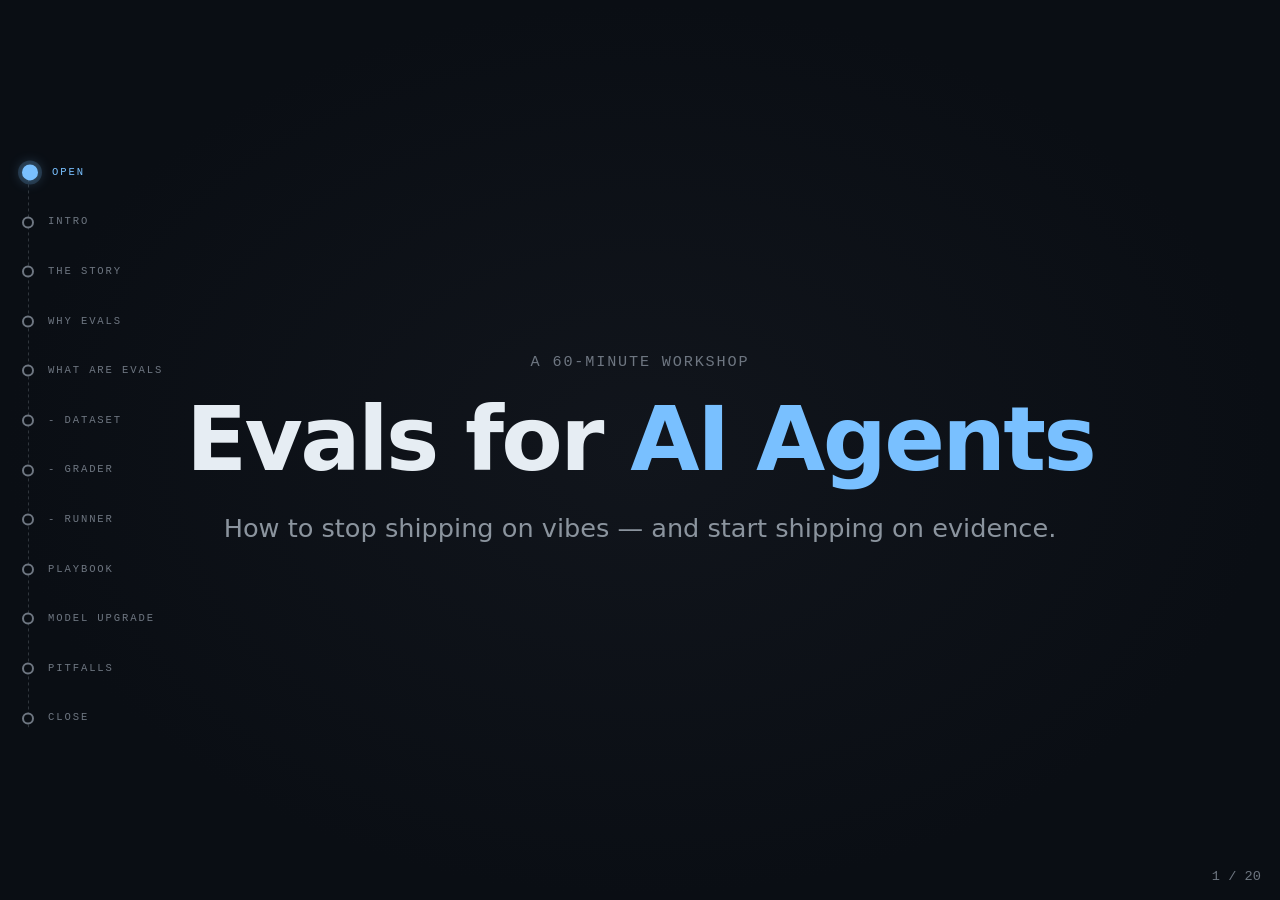
==== commit a5f06a43: "added content" ====
--- a/slides/index.html
+++ b/slides/index.html
@@ -174,9 +174,21 @@
 </section>
 
 <!-- ============================================================
+     SLIDE — DATASET INTRO (HAMEL HUSAIN QUOTE)
+     ============================================================ -->
+<section class="slide thesis" data-section="Dataset intro" data-reel-stop="- Dataset">
+  <div class="slide-inner">
+    <p class="quote">
+      "Write evals for errors you <em>discover</em>,<br/>not errors you imagine."
+    </p>
+    <p class="muted" style="margin-top: 2rem; text-align: center; font-size: 1.1rem;">— Hamel Husain</p>
+  </div>
+</section>
+
+<!-- ============================================================
      SLIDE — WHAT'S IN A TRACE
      ============================================================ -->
-<section class="slide" data-section="§5 · Tracing" data-reel-stop="- Dataset">
+<section class="slide" data-section="§5 · Tracing">
   <div class="slide-inner">
     <p class="eyebrow">Tracing &amp; debugging</p>
     <h2>What a useful trace looks like.</h2>
@@ -232,6 +244,9 @@
 </section>
 
 <!-- ============================================================
+     SLIDE — DATASET INTRO (HAMEL HUSAIN QUOTE)
+     ============================================================ -->
+<!-- ============================================================
      SLIDE — FIVE PILLARS OVERVIEW
      ============================================================ -->
 <section class="slide" data-section="§4 · The five pillars" data-reel-stop="- Grader">
@@ -265,6 +280,28 @@
         <div class="desc">Usable in production at scale?</div>
       </div>
     </div>
+  </div>
+</section>
+
+<!-- ============================================================
+     SLIDE — PICK THE RIGHT GRADER
+     ============================================================ -->
+<section class="slide" data-section="§6 · Step 3 · Pick grader">
+  <div class="slide-inner">
+    <h2>Pick the right grader.</h2>
+    <table>
+      <thead>
+        <tr><th>Grader</th><th>When to use</th><th>Cost</th><th>Reliability</th></tr>
+      </thead>
+      <tbody>
+        <tr><td><strong>Code / assertion</strong></td><td>Structured outputs, tool args, JSON schemas</td><td>Free</td><td class="good">Highest</td></tr>
+        <tr><td><strong>LLM-as-judge</strong></td><td>Subjective quality, tone, helpfulness</td><td>$$</td><td class="warn">Medium · needs calibration</td></tr>
+        <tr><td><strong>Human review</strong></td><td>Anything novel, ground truth, calibration</td><td>$$$</td><td class="good">Highest · doesn't scale</td></tr>
+      </tbody>
+    </table>
+    <p style="margin-top: 2rem; text-align: center; font-size: 1.4rem;">
+      <em>Use code when you can, models when you must, humans to calibrate.</em>
+    </p>
   </div>
 </section>
 
